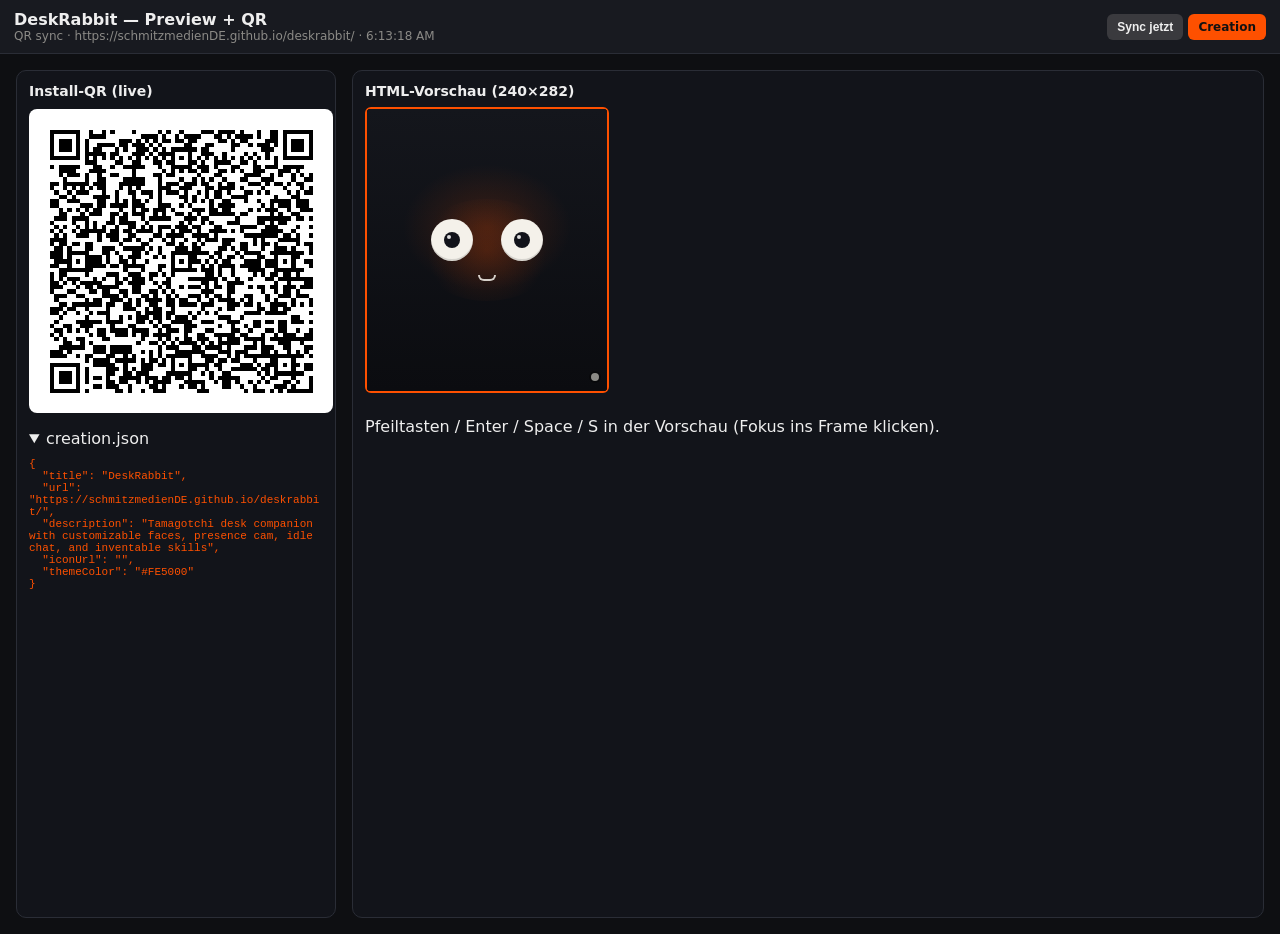
==== install.html @ 1662dd50 "Publish DeskRabbit for R1 GitHub Pages. HTTPS host, camera after gesture, short native LAM prompts. " ====
<!DOCTYPE html>
<html lang="de">
<head>
  <meta charset="UTF-8" />
  <meta name="viewport" content="width=device-width, initial-scale=1" />
  <title>DeskRabbit — Preview + QR</title>
  <style>
    :root { color-scheme: dark; }
    body {
      margin: 0;
      font-family: system-ui, sans-serif;
      background: #0e0f12;
      color: #eee;
    }
    header {
      display: flex;
      flex-wrap: wrap;
      gap: 8px;
      align-items: center;
      justify-content: space-between;
      padding: 10px 14px;
      border-bottom: 1px solid #2a2d36;
      background: #181a20;
    }
    header h1 { font-size: 16px; margin: 0; }
    header .meta { color: #8b8a86; font-size: 12px; }
    header button, header a.btn {
      border: 0;
      background: #fe5000;
      color: #111;
      font-weight: 700;
      padding: 6px 10px;
      border-radius: 6px;
      text-decoration: none;
      cursor: pointer;
      font-size: 12px;
    }
    header button.secondary { background: #3a3a3e; color: #eee; }
    .layout {
      display: grid;
      grid-template-columns: 320px 1fr;
      gap: 16px;
      padding: 16px;
      min-height: calc(100vh - 52px);
    }
    @media (max-width: 800px) {
      .layout { grid-template-columns: 1fr; }
    }
    .panel {
      background: #12141a;
      border: 1px solid #2a2d36;
      border-radius: 10px;
      padding: 12px;
    }
    #qr {
      background: #fff;
      padding: 12px;
      display: inline-block;
      line-height: 0;
      border-radius: 8px;
    }
    #qr canvas, #qr img { display: block; width: 280px; height: 280px; }
    pre {
      color: #fe5000;
      font-size: 11px;
      white-space: pre-wrap;
      word-break: break-word;
      margin: 10px 0 0;
    }
    .preview-wrap {
      display: flex;
      flex-direction: column;
      gap: 8px;
      align-items: flex-start;
    }
    .frame {
      width: 240px;
      height: 282px;
      border: 2px solid #fe5000;
      border-radius: 6px;
      overflow: hidden;
      background: #000;
    }
    .frame iframe {
      width: 240px;
      height: 282px;
      border: 0;
      background: #000;
    }
    .err { color: #ff6b6b; font-size: 12px; margin-top: 8px; }
  </style>
  <script src="vendor/qrcode.min.js"></script>
</head>
<body>
  <header>
    <div>
      <h1>DeskRabbit — Preview + QR</h1>
      <div class="meta" id="status">Lade creation.json…</div>
    </div>
    <div>
      <button type="button" id="btn-refresh" class="secondary">Sync jetzt</button>
      <a class="btn" href="./" target="_blank" rel="noopener">Creation</a>
    </div>
  </header>

  <div class="layout">
    <section class="panel">
      <h2 style="margin:0 0 10px;font-size:14px">Install-QR (live)</h2>
      <div id="qr"></div>
      <p class="err" id="err"></p>
      <details open>
        <summary>creation.json</summary>
        <pre id="payload"></pre>
      </details>
    </section>
    <section class="panel preview-wrap">
      <h2 style="margin:0;font-size:14px">HTML-Vorschau (240×282)</h2>
      <div class="frame">
        <iframe id="preview" title="DeskRabbit preview" src="./index.html"></iframe>
      </div>
      <p class="meta">Pfeiltasten / Enter / Space / S in der Vorschau (Fokus ins Frame klicken).</p>
    </section>
  </div>

  <script>
    const QR_BOX = document.getElementById("qr");
    const PAYLOAD = document.getElementById("payload");
    const STATUS = document.getElementById("status");
    const ERR = document.getElementById("err");
    const PREVIEW = document.getElementById("preview");
    let lastJson = "";

    function withBust(url) {
      try {
        const u = new URL(url, location.href);
        u.searchParams.set("v", Date.now().toString(36));
        return u.toString();
      } catch (_) {
        return url + (url.includes("?") ? "&" : "?") + "v=" + Date.now().toString(36);
      }
    }

    async function loadCreation() {
      ERR.textContent = "";
      const res = await fetch("./creation.json?ts=" + Date.now(), { cache: "no-store" });
      if (!res.ok) throw new Error("creation.json " + res.status);
      const meta = await res.json();

      // Keep QR pointing at this server’s LAN-facing URL from file,
      // but ensure preview iframe always reloads current code.
      const json = JSON.stringify(meta);
      PAYLOAD.textContent = JSON.stringify(meta, null, 2);

      if (json !== lastJson) {
        lastJson = json;
        await renderQr(json);
        STATUS.textContent =
          "QR sync · " + meta.url + " · " + new Date().toLocaleTimeString();
      } else {
        STATUS.textContent =
          "aktuell · " + meta.url + " · " + new Date().toLocaleTimeString();
      }

      // Always refresh preview when user hits Sync; light reload on interval only if focused
      return meta;
    }

    function renderQr(text) {
      return new Promise((resolve, reject) => {
        if (typeof QRCode === "undefined") {
          // fallback: static png
          QR_BOX.innerHTML = '<img src="qr.png?ts=' + Date.now() + '" width="280" height="280" alt="QR" />';
          reject(new Error("vendor/qrcode.min.js fehlt — zeige qr.png"));
          return;
        }
        QRCode.toCanvas(text, { width: 280, margin: 2, errorCorrectionLevel: "M" }, (err, canvas) => {
          if (err) {
            reject(err);
            return;
          }
          QR_BOX.innerHTML = "";
          QR_BOX.appendChild(canvas);
          resolve();
        });
      });
    }

    async function syncAll(reloadPreview) {
      try {
        await loadCreation();
        if (reloadPreview) {
          PREVIEW.src = "./index.html?v=" + Date.now().toString(36);
        }
      } catch (e) {
        ERR.textContent = String(e.message || e);
        // still try static png
        QR_BOX.innerHTML = '<img src="qr.png?ts=' + Date.now() + '" width="280" height="280" alt="QR" />';
      }
    }

    document.getElementById("btn-refresh").addEventListener("click", () => syncAll(true));
    window.addEventListener("focus", () => syncAll(false));
    syncAll(true);
    setInterval(() => syncAll(false), 5000);
  </script>
</body>
</html>
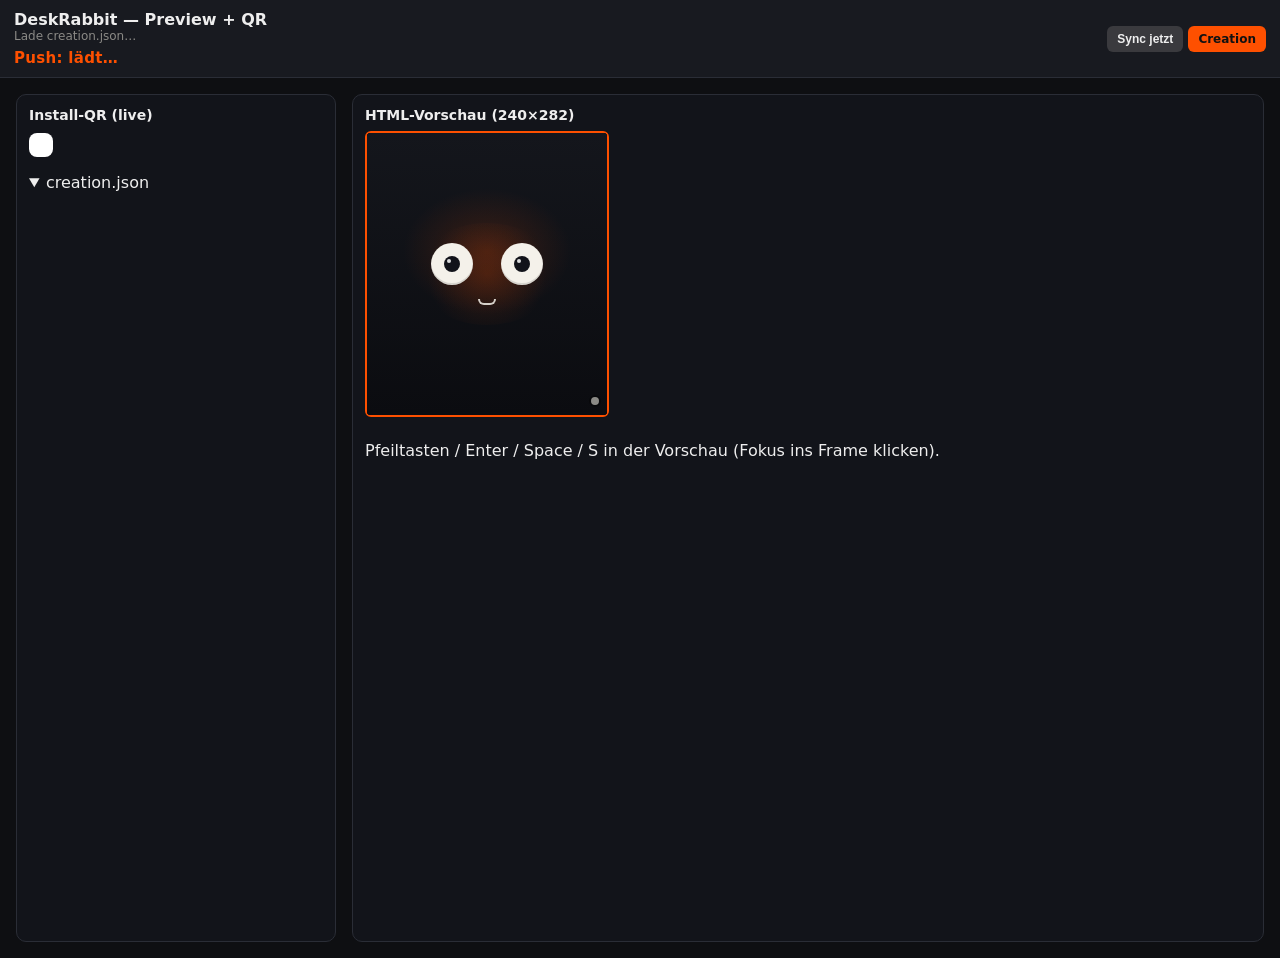
==== commit 15d41659: "DeskRabbit 27.08.2026, 17:30:08" ====
--- a/install.html
+++ b/install.html
@@ -24,6 +24,13 @@
     }
     header h1 { font-size: 16px; margin: 0; }
     header .meta { color: #8b8a86; font-size: 12px; }
+    .push-stamp {
+      margin-top: 6px;
+      font-size: 15px;
+      font-weight: 800;
+      color: #fe5000;
+      letter-spacing: 0.02em;
+    }
     header button, header a.btn {
       border: 0;
       background: #fe5000;
@@ -96,6 +103,7 @@
     <div>
       <h1>DeskRabbit — Preview + QR</h1>
       <div class="meta" id="status">Lade creation.json…</div>
+      <div id="push-stamp" class="push-stamp">Push: lädt…</div>
     </div>
     <div>
       <button type="button" id="btn-refresh" class="secondary">Sync jetzt</button>
@@ -128,7 +136,26 @@
     const STATUS = document.getElementById("status");
     const ERR = document.getElementById("err");
     const PREVIEW = document.getElementById("preview");
+    const STAMP = document.getElementById("push-stamp");
     let lastJson = "";
+
+    async function loadVersion() {
+      try {
+        const res = await fetch("./version.json?ts=" + Date.now(), { cache: "no-store" });
+        if (!res.ok) throw new Error("version.json " + res.status);
+        const v = await res.json();
+        STAMP.textContent =
+          "Letzter GitHub-Push: " + (v.pushedAtLocal || v.pushedAtISO || "?") +
+          (v.commit ? "  ·  " + v.commit : "");
+      } catch (e) {
+        STAMP.textContent = "Push-Zeit unbekannt (" + (e.message || e) + ")";
+      }
+    }
+
+    async function loadCreation() {
+      ERR.textContent = "";
+      await loadVersion();
+      const res = await fetch("./creation.json?ts=" + Date.now(), { cache: "no-store" });
 
     function withBust(url) {
       try {
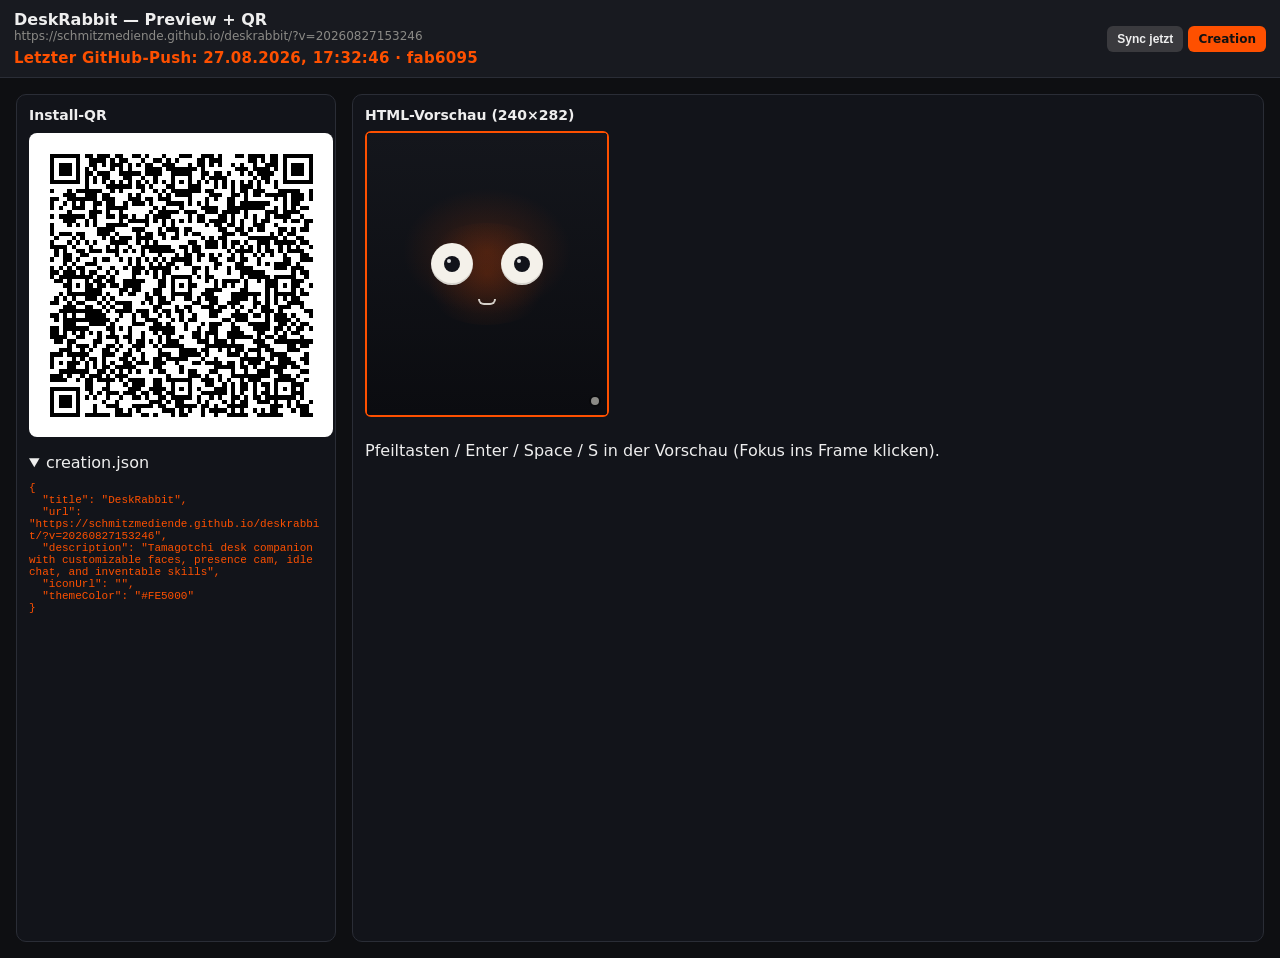
==== commit ff3657cf: "DeskRabbit 27.08.2026, 17:32:46" ====
--- a/install.html
+++ b/install.html
@@ -113,8 +113,8 @@
 
   <div class="layout">
     <section class="panel">
-      <h2 style="margin:0 0 10px;font-size:14px">Install-QR (live)</h2>
-      <div id="qr"></div>
+      <h2 style="margin:0 0 10px;font-size:14px">Install-QR</h2>
+      <div id="qr"><img src="qr.png" width="280" height="280" alt="Install-QR" /></div>
       <p class="err" id="err"></p>
       <details open>
         <summary>creation.json</summary>
@@ -139,96 +139,65 @@
     const STAMP = document.getElementById("push-stamp");
     let lastJson = "";
 
+    function showPng() {
+      QR_BOX.innerHTML = '<img src="qr.png?ts=' + Date.now() + '" width="280" height="280" alt="Install-QR" />';
+    }
+
     async function loadVersion() {
       try {
-        const res = await fetch("./version.json?ts=" + Date.now(), { cache: "no-store" });
+        const res = await fetch("version.json?ts=" + Date.now(), { cache: "no-store" });
         if (!res.ok) throw new Error("version.json " + res.status);
         const v = await res.json();
         STAMP.textContent =
-          "Letzter GitHub-Push: " + (v.pushedAtLocal || v.pushedAtISO || "?") +
+          "Letzter GitHub-Push: " + (v.pushedAtLocal || "?") +
           (v.commit ? "  ·  " + v.commit : "");
       } catch (e) {
-        STAMP.textContent = "Push-Zeit unbekannt (" + (e.message || e) + ")";
+        STAMP.textContent = "Push-Zeit unbekannt";
       }
+    }
+
+    function renderQr(text) {
+      showPng();
+      if (typeof QRCode === "undefined" || typeof QRCode.toCanvas !== "function") return;
+      QRCode.toCanvas(text, { width: 280, margin: 2, errorCorrectionLevel: "M" }, function (err, canvas) {
+        if (err || !canvas) return;
+        QR_BOX.innerHTML = "";
+        QR_BOX.appendChild(canvas);
+      });
     }
 
     async function loadCreation() {
       ERR.textContent = "";
       await loadVersion();
-      const res = await fetch("./creation.json?ts=" + Date.now(), { cache: "no-store" });
-
-    function withBust(url) {
-      try {
-        const u = new URL(url, location.href);
-        u.searchParams.set("v", Date.now().toString(36));
-        return u.toString();
-      } catch (_) {
-        return url + (url.includes("?") ? "&" : "?") + "v=" + Date.now().toString(36);
-      }
-    }
-
-    async function loadCreation() {
-      ERR.textContent = "";
-      const res = await fetch("./creation.json?ts=" + Date.now(), { cache: "no-store" });
+      const res = await fetch("creation.json?ts=" + Date.now(), { cache: "no-store" });
       if (!res.ok) throw new Error("creation.json " + res.status);
       const meta = await res.json();
-
-      // Keep QR pointing at this server’s LAN-facing URL from file,
-      // but ensure preview iframe always reloads current code.
       const json = JSON.stringify(meta);
       PAYLOAD.textContent = JSON.stringify(meta, null, 2);
-
+      STATUS.textContent = meta.url || "";
       if (json !== lastJson) {
         lastJson = json;
-        await renderQr(json);
-        STATUS.textContent =
-          "QR sync · " + meta.url + " · " + new Date().toLocaleTimeString();
-      } else {
-        STATUS.textContent =
-          "aktuell · " + meta.url + " · " + new Date().toLocaleTimeString();
+        renderQr(json);
       }
-
-      // Always refresh preview when user hits Sync; light reload on interval only if focused
       return meta;
-    }
-
-    function renderQr(text) {
-      return new Promise((resolve, reject) => {
-        if (typeof QRCode === "undefined") {
-          // fallback: static png
-          QR_BOX.innerHTML = '<img src="qr.png?ts=' + Date.now() + '" width="280" height="280" alt="QR" />';
-          reject(new Error("vendor/qrcode.min.js fehlt — zeige qr.png"));
-          return;
-        }
-        QRCode.toCanvas(text, { width: 280, margin: 2, errorCorrectionLevel: "M" }, (err, canvas) => {
-          if (err) {
-            reject(err);
-            return;
-          }
-          QR_BOX.innerHTML = "";
-          QR_BOX.appendChild(canvas);
-          resolve();
-        });
-      });
     }
 
     async function syncAll(reloadPreview) {
       try {
         await loadCreation();
-        if (reloadPreview) {
-          PREVIEW.src = "./index.html?v=" + Date.now().toString(36);
+        if (reloadPreview && PREVIEW) {
+          PREVIEW.src = "index.html?v=" + Date.now().toString(36);
         }
       } catch (e) {
         ERR.textContent = String(e.message || e);
-        // still try static png
-        QR_BOX.innerHTML = '<img src="qr.png?ts=' + Date.now() + '" width="280" height="280" alt="QR" />';
+        showPng();
       }
     }
 
-    document.getElementById("btn-refresh").addEventListener("click", () => syncAll(true));
-    window.addEventListener("focus", () => syncAll(false));
+    document.getElementById("btn-refresh").addEventListener("click", function () { syncAll(true); });
+    window.addEventListener("focus", function () { syncAll(false); });
     syncAll(true);
-    setInterval(() => syncAll(false), 5000);
+    setInterval(function () { syncAll(false); }, 5000);
   </script>
 </body>
 </html>
